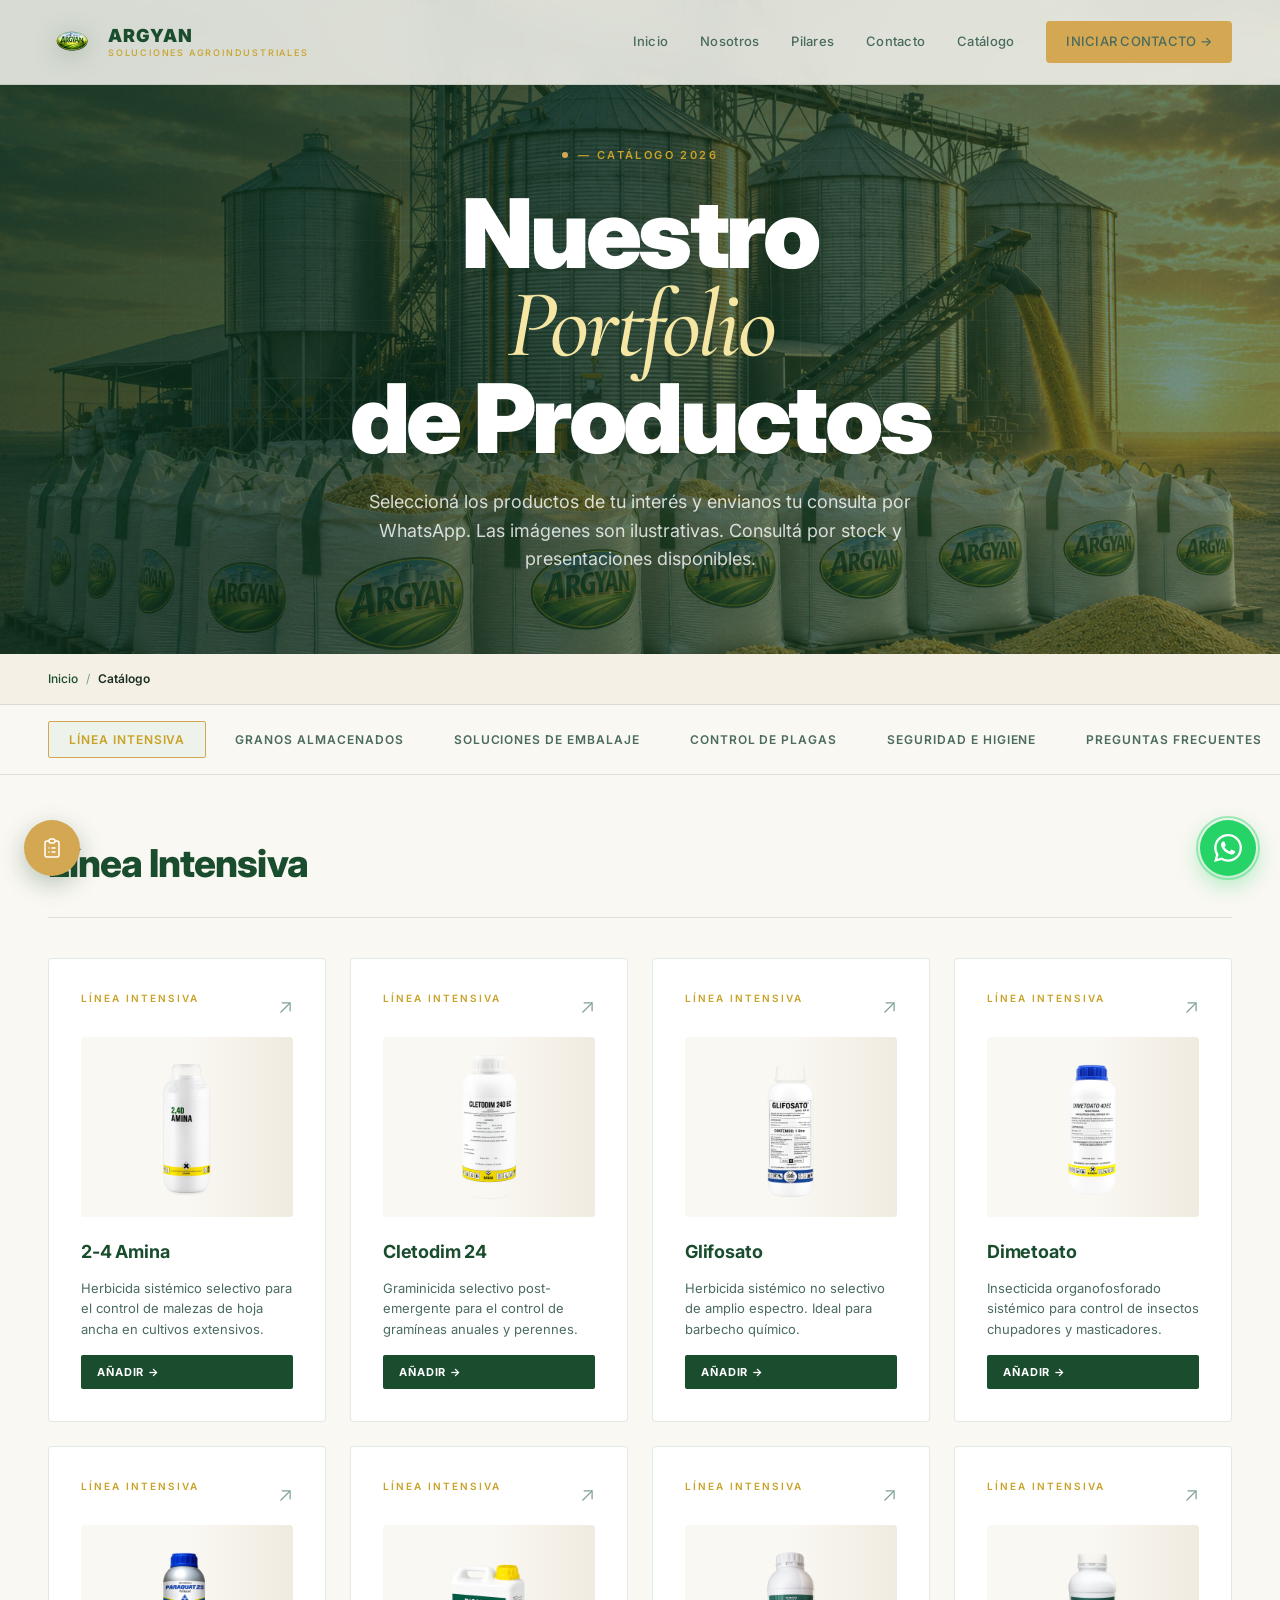
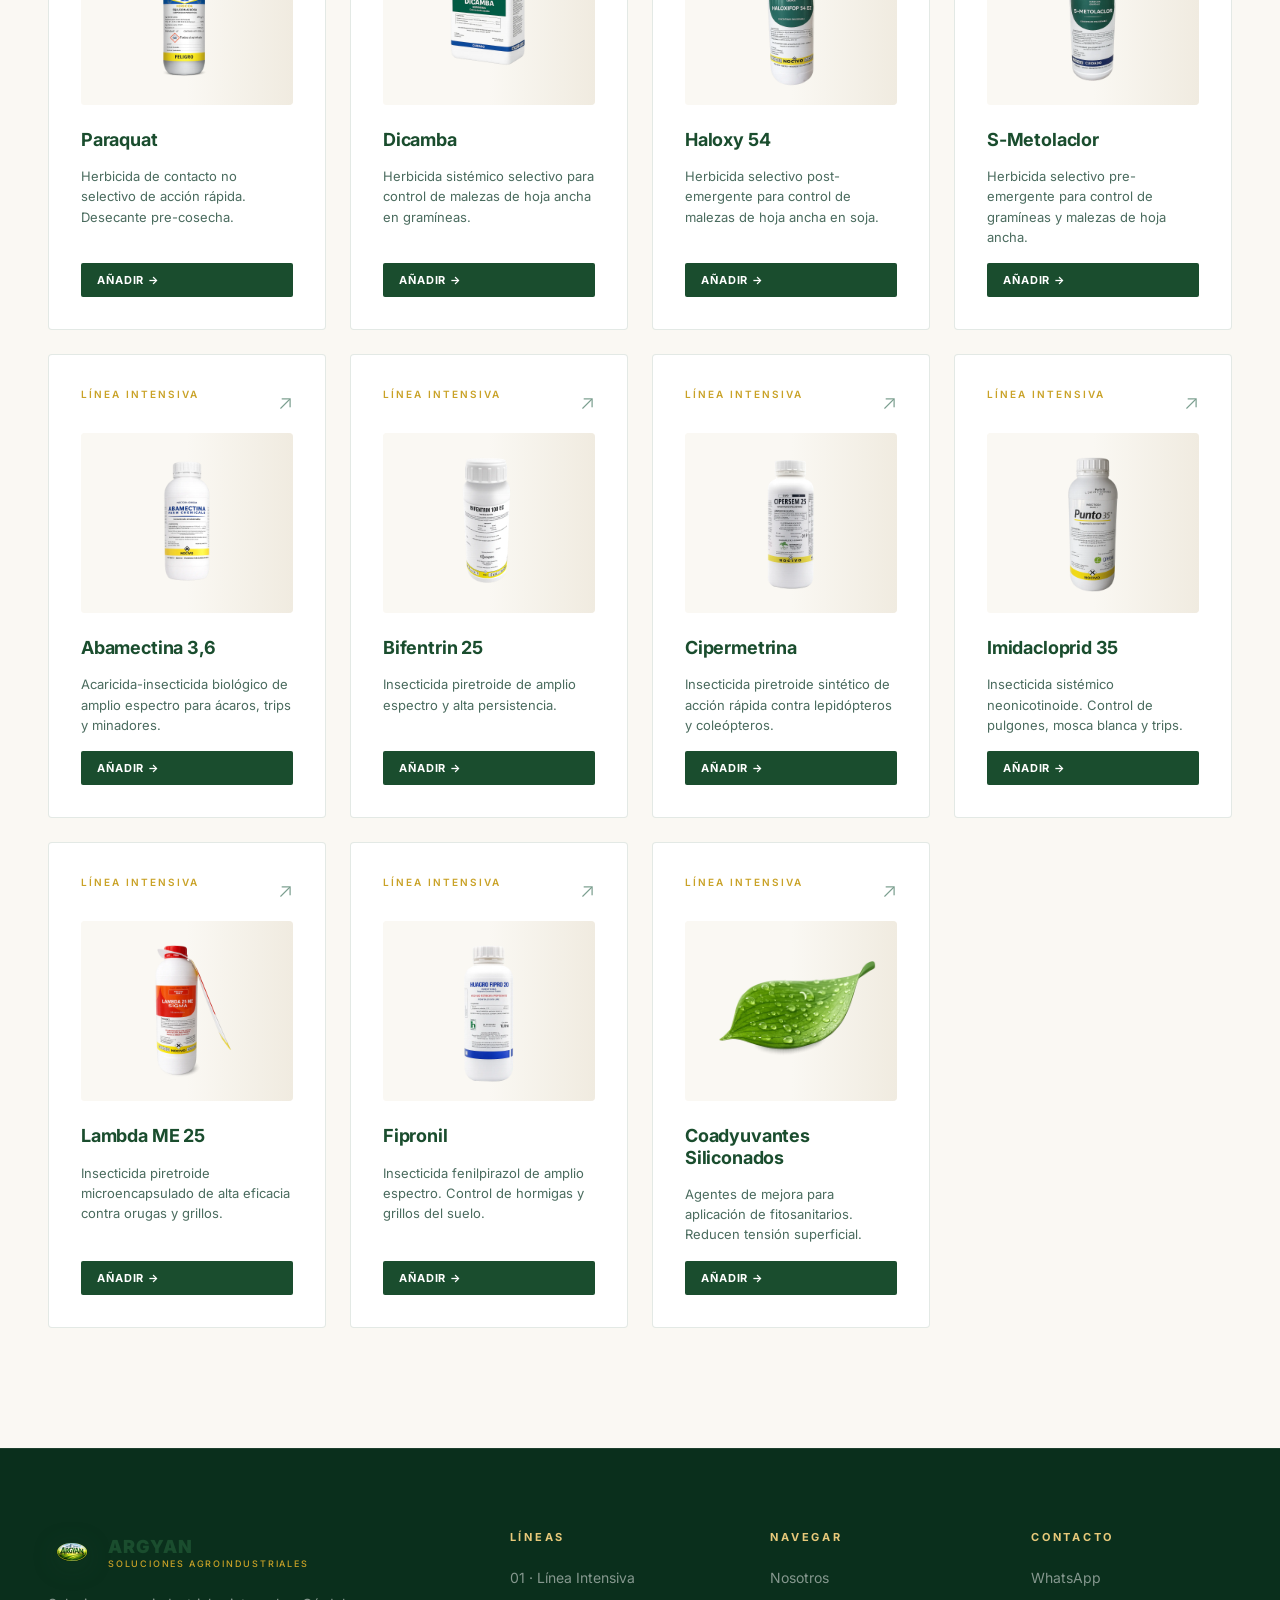
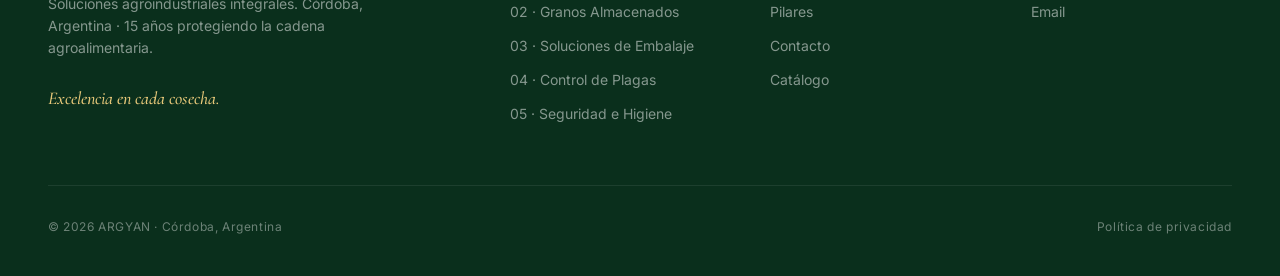
==== catalogo.html @ 18ec43f0 "Subo nueva versión de la página" ====
<!DOCTYPE html>
<html lang="es">
<head>
    <meta charset="UTF-8">
    <meta name="viewport" content="width=device-width, initial-scale=1.0">
    <meta name="description" content="Catálogo de productos ARGYAN - Línea Intensiva, Granos Almacenados, Embalaje, Control de Plagas y Seguridad e Higiene.">
    <meta name="keywords" content="catálogo agroindustrial, fitosanitarios, big bags, control de plagas, EPP, Argentina">
    <meta name="author" content="ARGYAN">
    <meta name="theme-color" content="#1a4d2e">
    <meta http-equiv="Cache-Control" content="no-cache, no-store, must-revalidate">
    <meta http-equiv="Pragma" content="no-cache">
    <meta http-equiv="Expires" content="0">
    <meta name="format-detection" content="telephone=no">

    <meta property="og:title" content="Catálogo | ARGYAN - Soluciones Agroindustriales">
    <meta property="og:description" content="Explorá nuestro catálogo por línea de negocio. Consultá por stock y presentaciones disponibles.">
    <meta property="og:type" content="website">
    <meta property="og:url" content="https://www.argyan.com/catalogo.html">
    <meta property="og:image" content="https://www.argyan.com/assets/og-image.jpg">

    <title>Catálogo | ARGYAN - Soluciones Agroindustriales</title>
    <link rel="icon" type="image/png" href="./assets/sin-fondo.png">
    <link rel="manifest" href="./manifest.json">
    <base target="_self">

    <link rel="preconnect" href="https://fonts.googleapis.com">
    <link rel="preconnect" href="https://fonts.gstatic.com" crossorigin>
    <link rel="preload" href="https://fonts.googleapis.com/css2?family=Inter:wght@300;400;500;600;700;800;900&family=Cormorant+Garamond:ital,wght@0,400;0,500;0,600;0,700;1,400;1,500;1,600;1,700&display=swap" as="style">
    <link href="https://fonts.googleapis.com/css2?family=Inter:wght@300;400;500;600;700;800;900&family=Cormorant+Garamond:ital,wght@0,400;0,500;0,600;0,700;1,400;1,500;1,600;1,700&display=swap" rel="stylesheet">

    <!-- Schema.org -->
    <script type="application/ld+json">
    {
        "@context": "https://schema.org",
        "@type": "ItemList",
        "itemListElement": [
            {"@type": "ListItem", "position": 1, "name": "Línea Intensiva", "url": "https://www.argyan.com/catalogo.html#catalogo-intensiva"},
            {"@type": "ListItem", "position": 2, "name": "Granos Almacenados", "url": "https://www.argyan.com/catalogo.html#catalogo-almacenados"},
            {"@type": "ListItem", "position": 3, "name": "Soluciones de Embalaje", "url": "https://www.argyan.com/catalogo.html#catalogo-embalaje"},
            {"@type": "ListItem", "position": 4, "name": "Control de Plagas", "url": "https://www.argyan.com/catalogo.html#catalogo-urbanas"},
            {"@type": "ListItem", "position": 5, "name": "Seguridad e Higiene", "url": "https://www.argyan.com/catalogo.html#catalogo-seguridad"}
        ]
    }
    </script>

    <style>
    /* =========================================================
       ARGYAN · Catálogo · CSS Optimizado
       ========================================================= */

    :root{
      --verde-900:#0a2f1c;
      --verde-800:#1a4d2e;
      --verde-700:#2d6a4f;
      --verde-600:#4a8f6a;
      --verde-500:#5aaa7a;
      --verde-400:#7bc99a;
      --verde-300:#a8e0bc;
      --dorado-700:#b8860b;
      --dorado-600:#c9a227;
      --dorado-500:#d4a853;
      --dorado-400:#e8c97a;
      --dorado-300:#f5e6a3;
      --crema-900:#e8e0d0;
      --crema-800:#f0ebe0;
      --crema-700:#f5f0e6;
      --crema-600:#faf8f3;
      --blanco:#FFFFFF;
      --negro:#0a1f14;
      --gris-oscuro:#1a2e22;
      --gris-medio:#4a6b5e;
      --gris-claro:#7a9e8e;
      --linea:rgba(26,77,46,.12);
      --linea-oscura:rgba(10,47,28,.2);
    }

    *{margin:0;padding:0;box-sizing:border-box}
    html{scroll-behavior:smooth;-webkit-font-smoothing:antialiased}
    body{
      font-family:'Inter',Helvetica,Arial,sans-serif;
      background:var(--crema-600);
      color:var(--gris-oscuro);
      font-weight:400;
      line-height:1.5;
      overflow-x:hidden;
    }

    img{max-width:100%;display:block}
    a{color:inherit;text-decoration:none}
    button{font-family:inherit;cursor:pointer;border:none;background:none}

    .italic{font-family:'Cormorant Garamond',Georgia,serif;font-style:italic;font-weight:500}
    .tierra{color:var(--dorado-600)}

    .wrap{max-width:1240px;margin:0 auto;padding:0 28px}

    .eyebrow{
      display:inline-flex;align-items:center;gap:10px;
      font-size:11px;letter-spacing:.22em;text-transform:uppercase;
      color:var(--dorado-600);font-weight:600;
    }
    .eyebrow::before{
      content:'';width:6px;height:6px;border-radius:50%;background:var(--dorado-500);
      box-shadow:0 0 12px rgba(90,170,122,.15);
    }

    /* ============================================================
       NAV (compartido con index)
       ============================================================ */
    .nav{
      position:fixed;top:0;left:0;right:0;z-index:100;
      padding:18px 0;
      background:rgba(250,248,243,.85);
      backdrop-filter:blur(16px);
      -webkit-backdrop-filter:blur(16px);
      border-bottom:1px solid var(--linea);
      transition:all .3s ease;
    }
    .nav.scrolled{padding:12px 0;background:rgba(250,248,243,.95);box-shadow:0 4px 20px rgba(10,47,28,.08)}
    .nav-inner{display:flex;align-items:center;justify-content:space-between;position:relative}
    .logo{
      display:flex;align-items:center;gap:12px;
      font-weight:900;font-size:20px;letter-spacing:-.02em;
    }
    .logo-img{
      width:48px;height:48px;
      object-fit:contain;
      transition:transform .35s cubic-bezier(.2,.8,.2,1);
      filter:drop-shadow(0 4px 12px rgba(26,77,46,.25));
    }
    .logo:hover .logo-img{transform:rotate(-8deg) scale(1.06)}
    .logo-text{display:flex;flex-direction:column;line-height:1}
    .logo-text b{font-size:18px;font-weight:900;letter-spacing:.05em;color:var(--verde-800)}
    .logo-text small{
      display:block;font-size:9px;font-weight:500;letter-spacing:.2em;
      color:var(--dorado-600);text-transform:uppercase;margin-top:3px;
    }
    .nav-links{display:flex;gap:32px;align-items:center}
    .nav-links a{
      font-size:13px;font-weight:500;color:var(--gris-medio);
      transition:color .2s;letter-spacing:.02em;
      position:relative;
    }
    .nav-links a::after{
      content:'';position:absolute;bottom:-4px;left:0;width:0;height:2px;
      background:var(--dorado-500);transition:width .3s ease;
    }
    .nav-links a:hover{color:var(--verde-800)}
    .nav-links a:hover::after{width:100%}
    .nav-cta{
      padding:11px 20px;background:var(--dorado-500);
      color:var(--verde-900);font-size:12px;font-weight:700;
      letter-spacing:.08em;text-transform:uppercase;
      transition:all .2s;border-radius:4px;
    }
    .nav-cta:hover{background:var(--dorado-400);color:var(--verde-900)}
    .menu-btn{display:none;color:var(--verde-800);font-size:24px}
    @media(max-width:880px){
      .nav-links{display:none}
      .menu-btn{display:block}
    }

    /* ============================================================
       HERO CATÁLOGO
       ============================================================ */
    .hero-cat{
      min-height:60vh;
      position:relative;
      display:flex;align-items:center;
      padding:140px 0 80px;
      overflow:hidden;
    }
    .hero-cat-bg{
      position:absolute;inset:0;z-index:0;
      background:url('./assets/catalogo-hero.png') center/cover no-repeat;
    }
    .hero-cat-bg::after{
      content:'';
      position:absolute;
      inset:0;
      background:linear-gradient(
        135deg,
        rgba(10,47,28,.88) 0%,
        rgba(10,47,28,.75) 40%,
        rgba(26,77,46,.55) 100%
      );
    }
    .hero-cat-grain{
      position:absolute;inset:0;z-index:1;opacity:.3;pointer-events:none;
      background-image:url("data:image/svg+xml,%3Csvg viewBox='0 0 200 200' xmlns='http://www.w3.org/2000/svg'%3E%3Cfilter id='n'%3E%3CfeTurbulence type='fractalNoise' baseFrequency='0.9' numOctaves='3' stitchTiles='stitch'/%3E%3C/filter%3E%3Crect width='100%25' height='100%25' filter='url(%23n)' opacity='.4'/%3E%3C/svg%3E");
      mix-blend-mode:overlay;
    }
    .hero-cat-grid{
      position:absolute;inset:0;z-index:1;
      background-image:
        linear-gradient(rgba(255,255,255,.03) 1px,transparent 1px),
        linear-gradient(90deg,rgba(255,255,255,.03) 1px,transparent 1px);
      background-size:80px 80px;
      mask-image:radial-gradient(ellipse at center,black 30%,transparent 75%);
      -webkit-mask-image:radial-gradient(ellipse at center,black 30%,transparent 75%);
    }
    .hero-cat-inner{position:relative;z-index:2;text-align:center}
    .hero-cat h1{
      font-size:clamp(46px,8.5vw,96px);
      line-height:.96;font-weight:900;letter-spacing:-.035em;
      margin-bottom:24px;color:var(--blanco);text-align:center;
    }
    .hero-cat h1 .line{display:block;opacity:0;transform:translateY(40px);animation:slideUp .9s ease forwards}
    .hero-cat h1 .line:nth-child(1){animation-delay:.1s}
    .hero-cat h1 .line:nth-child(2){animation-delay:.25s}
    .hero-cat h1 .line:nth-child(3){animation-delay:.4s}
    .hero-cat p{
      max-width:560px;font-size:18px;line-height:1.6;
      color:rgba(255,255,255,.8);font-weight:400;text-align:center;margin-left:auto;margin-right:auto;
      opacity:0;animation:fadeIn 1s ease .6s forwards;
    }

    @keyframes slideUp{to{opacity:1;transform:translateY(0)}}
    @keyframes fadeIn{from{opacity:0}to{opacity:1}}

    /* Breadcrumbs */
    .breadcrumbs{
      padding:16px 0;
      background:var(--crema-700);
      border-bottom:1px solid var(--linea);
    }
    .breadcrumbs-inner{
      display:flex;align-items:center;gap:8px;
      font-size:12px;color:var(--gris-medio);
    }
    .breadcrumbs-inner a{color:var(--verde-800);font-weight:500;transition:color .2s}
    .breadcrumbs-inner a:hover{color:var(--dorado-600)}
    .breadcrumbs-inner .sep{color:var(--gris-claro)}
    .breadcrumbs-inner .current{color:var(--gris-oscuro);font-weight:600}

    /* ============================================================
       TABS
       ============================================================ */
    .tabs{
      position:sticky;top:70px;z-index:50;
      background:rgba(250,248,243,.95);
      backdrop-filter:blur(16px);
      border-bottom:1px solid var(--linea);
      padding:16px 0;
    }
    .tabs-inner{display:flex;gap:8px;overflow-x:auto;scrollbar-width:none}
    .tabs-inner::-webkit-scrollbar{display:none}
    .tab{
      padding:10px 20px;
      font-size:12px;font-weight:600;letter-spacing:.08em;text-transform:uppercase;
      color:var(--gris-medio);background:transparent;border:1px solid transparent;
      border-radius:2px;white-space:nowrap;cursor:pointer;transition:all .2s;
    }
    .tab:hover{color:var(--verde-800)}
    .tab.active{
      color:var(--dorado-600);border-color:var(--dorado-500);
      background:rgba(90,170,122,.08);
    }

    /* ============================================================
       PRODUCTOS
       ============================================================ */
    .productos{padding:60px 0 120px}
    .productos-section{display:none}
    .productos-section.active{display:block}
    .productos-header{
      display:flex;justify-content:space-between;align-items:flex-end;
      margin-bottom:40px;padding-bottom:24px;border-bottom:1px solid var(--linea);
    }
    .productos-header h2{
      font-size:clamp(28px,3vw,42px);font-weight:800;letter-spacing:-.025em;
      color:var(--verde-800);
    }
    .productos-header span{
      font-size:11px;letter-spacing:.2em;text-transform:uppercase;
      color:var(--gris-medio);font-weight:600;
    }

    .productos-grid{
      display:grid;
      grid-template-columns:repeat(4,1fr);
      gap:24px;
    }
    .producto-card{
      background:var(--blanco);padding:32px;
      display:flex;flex-direction:column;gap:16px;
      transition:all .3s ease;cursor:pointer;
      position:relative;min-height:320px;
      border:1px solid var(--linea);border-radius:4px;
    }
    .producto-card:hover{
      transform:translateY(-4px);
      box-shadow:0 16px 40px rgba(10,47,28,.12);
      border-color:var(--dorado-500);
    }
    .producto-card:hover .producto-arrow{transform:translate(4px,-4px);color:var(--dorado-600)}
    .producto-card:hover .producto-img{transform:scale(1.05)}

    .producto-img-wrap{
      width:100%;height:180px;
      background:var(--crema-600);
      border-radius:4px;display:flex;align-items:center;justify-content:center;
      overflow:hidden;margin-bottom:8px;
      position:relative;
    }
    .producto-img-wrap .skeleton{
      position:absolute;inset:0;
      background:linear-gradient(90deg, var(--crema-600) 25%, var(--crema-800) 50%, var(--crema-600) 75%);
      background-size:200% 100%;
      animation:skeleton 1.5s ease-in-out infinite;
      z-index:1;
    }
    .producto-img-wrap img.loaded + .skeleton{display:none}
    @keyframes skeleton{
      0%{background-position:200% 0}
      100%{background-position:-200% 0}
    }
    .producto-img{
      max-width:80%;max-height:80%;
      object-fit:contain;
      transition:transform .4s ease;
      position:relative;z-index:2;
    }
    .producto-head{display:flex;justify-content:space-between;align-items:flex-start}
    .producto-arrow{
      font-size:20px;color:var(--gris-claro);transition:all .3s;
      font-weight:300;
    }
    .producto-tag{
      font-size:10px;letter-spacing:.2em;text-transform:uppercase;
      color:var(--dorado-600);font-weight:600;transition:color .3s ease;
    }
    .producto-card h3{
      font-size:18px;font-weight:700;letter-spacing:-.01em;line-height:1.2;
      color:var(--verde-800);transition:color .3s ease;
    }
    .producto-card p{
      font-size:13px;line-height:1.55;color:var(--gris-medio);
      flex-grow:1;transition:color .3s ease;
    }
    .producto-btn{
      display:inline-flex;align-items:center;gap:8px;
      padding:10px 16px;font-size:11px;font-weight:600;
      letter-spacing:.06em;text-transform:uppercase;
      background:var(--verde-800);color:var(--blanco);font-weight:700;letter-spacing:.08em;
      border-radius:2px;transition:all .2s;
      margin-top:auto;
    }
    .producto-btn:hover{background:var(--verde-900);color:var(--blanco)}
    .producto-btn:active{transform:scale(.98)}

    @media(max-width:1024px){
      .productos-grid{grid-template-columns:repeat(3,1fr)}
    }
    @media(max-width:780px){
      .productos-grid{grid-template-columns:repeat(2,1fr)}
      .producto-card{min-height:auto}
    }
    @media(max-width:480px){
      .productos-grid{grid-template-columns:1fr}
    }

    /* ============================================================
       MODAL
       ============================================================ */
    .modal{
      position:fixed;inset:0;z-index:200;
      background:rgba(0,0,0,.8);backdrop-filter:blur(8px);
      display:none;align-items:center;justify-content:center;
      padding:20px;
    }
    .modal.active{display:flex}
    .modal-content{
      background:var(--blanco);border:1px solid var(--linea);
      border-radius:4px;max-width:600px;width:100%;
      max-height:90vh;overflow-y:auto;
      position:relative;
      animation:modalIn .3s ease;
    }
    @keyframes modalIn{
      from{opacity:0;transform:translateY(20px) scale(.98)}
      to{opacity:1;transform:translateY(0) scale(1)}
    }
    .modal-close{
      position:absolute;top:16px;right:16px;
      width:40px;height:40px;display:flex;align-items:center;justify-content:center;
      color:var(--gris-claro);font-size:24px;cursor:pointer;
      transition:color .2s;z-index:10;
      background:rgba(255,255,255,.9);border-radius:50%;
    }
    .modal-close:hover{color:var(--verde-800)}
    .modal-img{
      width:100%;height:280px;
      background:var(--crema-600);
      display:flex;align-items:center;justify-content:center;
      position:relative;
    }
    .modal-img .skeleton{
      position:absolute;inset:0;
      background:linear-gradient(90deg, var(--crema-600) 25%, var(--crema-800) 50%, var(--crema-600) 75%);
      background-size:200% 100%;
      animation:skeleton 1.5s ease-in-out infinite;
    }
    .modal-img img.loaded + .skeleton{display:none}
    .modal-img img{max-width:70%;max-height:70%;object-fit:contain;position:relative;z-index:2}
    .modal-body{padding:32px}
    .modal-body .tag{
      font-size:10px;letter-spacing:.2em;text-transform:uppercase;
      color:var(--dorado-600);font-weight:600;margin-bottom:12px;display:block;
    }
    .modal-body h3{
      font-size:24px;font-weight:800;letter-spacing:-.02em;
      margin-bottom:16px;color:var(--verde-800);
    }
    .modal-body p{
      font-size:15px;line-height:1.6;color:var(--gris-medio);
      margin-bottom:24px;
    }
    .modal-actions{display:flex;gap:12px}
    .modal-actions .btn{flex:1;justify-content:center;font-size:12px;padding:14px}
    .btn-primary{background:var(--verde-800);color:var(--blanco)}
    .btn-primary:hover{background:var(--verde-700)}
    .btn-ghost{border:1px solid var(--linea);color:var(--verde-800)}
    .btn-ghost:hover{border-color:var(--dorado-500);background:rgba(212,168,83,.05)}

    /* ============================================================
       CARRITO
       ============================================================ */
    .cart-btn{
      position:fixed;bottom:24px;left:24px;z-index:90;
      width:56px;height:56px;border-radius:50%;
      background:var(--dorado-500);color:var(--blanco);
      display:flex;align-items:center;justify-content:center;
      box-shadow:0 8px 24px rgba(26,77,46,.3);
      transition:transform .25s;cursor:pointer;
      border:none;
    }
    .cart-btn:hover{transform:scale(1.08)}
    .cart-btn svg{width:24px;height:24px}
    .cart-count{
      position:absolute;top:-4px;right:-4px;
      width:22px;height:22px;border-radius:50%;
      background:var(--blanco);color:var(--verde-900);
      font-size:11px;font-weight:700;
      display:flex;align-items:center;justify-content:center;
    }

    .cart-sidebar{
      position:fixed;top:0;right:0;width:100%;max-width:420px;
      height:100%;background:var(--blanco);z-index:100;
      border-left:1px solid var(--linea);
      transform:translateX(100%);transition:transform .4s ease;
      display:flex;flex-direction:column;
    }
    .cart-sidebar.open{transform:translateX(0)}
    .cart-overlay{
      position:fixed;inset:0;background:rgba(0,0,0,.6);
      backdrop-filter:blur(4px);z-index:99;display:none;
    }
    .cart-overlay.open{display:block}
    .cart-header{
      padding:24px;border-bottom:1px solid var(--linea);
      display:flex;justify-content:space-between;align-items:center;
    }
    .cart-header h3{font-size:18px;font-weight:700;color:var(--verde-800)}
    .cart-close{font-size:24px;color:var(--gris-claro);cursor:pointer}
    .cart-close:hover{color:var(--verde-800)}
    .cart-items{flex-grow:1;overflow-y:auto;padding:24px}
    .cart-empty{text-align:center;color:var(--gris-claro);padding:40px 0}
    .cart-item{
      display:flex;gap:16px;padding:16px 0;
      border-bottom:1px solid var(--linea);
    }
    .cart-item-img{
      width:60px;height:60px;background:var(--crema-700);
      border-radius:4px;display:flex;align-items:center;justify-content:center;
      flex-shrink:0;
    }
    .cart-item-img img{max-width:80%;max-height:80%;object-fit:contain}
    .cart-item-info{flex-grow:1}
    .cart-item-info h4{font-size:14px;font-weight:600;margin-bottom:4px;color:var(--verde-800)}
    .cart-item-info span{font-size:12px;color:var(--gris-medio)}
    .cart-item-qty{display:flex;align-items:center;gap:8px;margin-top:8px}
    .cart-item-qty button{
      width:28px;height:28px;border-radius:4px;
      background:var(--crema-700);color:var(--verde-800);
      border:1px solid var(--linea);font-size:14px;
      display:flex;align-items:center;justify-content:center;
      transition:all .2s;
    }
    .cart-item-qty button:hover{background:var(--verde-800);color:var(--blanco)}
    .cart-item-qty span{font-size:13px;font-weight:600;min-width:20px;text-align:center;color:var(--verde-800)}
    .cart-item-remove{
      color:var(--gris-claro);font-size:12px;cursor:pointer;
      align-self:flex-start;transition:color .2s;
    }
    .cart-item-remove:hover{color:#ef4444}
    .cart-footer{
      padding:24px;border-top:1px solid var(--linea);
    }
    .cart-footer .btn{width:100%;justify-content:center}

    /* ============================================================
       FOOTER
       ============================================================ */
    footer{background:var(--verde-900);padding:80px 0 40px;border-top:1px solid rgba(255,255,255,.08)}
    .footer-top{display:grid;grid-template-columns:2fr 1fr 1fr 1fr;gap:60px;margin-bottom:60px}
    footer h4{font-size:11px;letter-spacing:.25em;text-transform:uppercase;color:var(--dorado-400);font-weight:700;margin-bottom:20px}
    footer ul{list-style:none;display:flex;flex-direction:column;gap:10px}
    footer ul a{font-size:14px;color:rgba(255,255,255,.5);transition:color .2s}
    footer ul a:hover{color:var(--dorado-400)}
    .footer-brand p{font-size:14px;color:rgba(255,255,255,.5);line-height:1.6;max-width:340px;margin-top:16px}
    .footer-brand .frase{font-family:'Cormorant Garamond',serif;font-style:italic;color:var(--dorado-400);font-size:18px;margin-top:24px;font-weight:500}
    .footer-bottom{
      display:flex;justify-content:space-between;align-items:center;
      padding-top:32px;border-top:1px solid rgba(255,255,255,.08);
      font-size:12px;color:rgba(255,255,255,.4);letter-spacing:.05em;
    }

    @media(max-width:780px){
      .footer-top{grid-template-columns:1fr 1fr;gap:40px}
      .footer-brand{grid-column:1/-1}
    }

    /* ============================================================
       WHATSAPP FLOAT
       ============================================================ */
    .whatsapp-float{
      position:fixed;bottom:24px;right:24px;z-index:90;
      width:56px;height:56px;border-radius:50%;
      background:#25D366;color:var(--blanco);
      display:flex;align-items:center;justify-content:center;
      box-shadow:0 8px 24px rgba(37,211,102,.4);
      transition:transform .25s;
    }
    .whatsapp-float:hover{transform:scale(1.08)}
    .whatsapp-float svg{width:28px;height:28px}
    .whatsapp-float::before{
      content:'';position:absolute;inset:-4px;border-radius:50%;
      border:2px solid #25D366;opacity:.4;animation:pulse 2s ease-out infinite;
    }
    @keyframes pulse{0%{transform:scale(1);opacity:.4}100%{transform:scale(1.4);opacity:0}}

    /* ============================================================
       FAQ
       ============================================================ */
    .faq-grid{
      display:flex;
      flex-direction:column;
      gap:16px;
      max-width:800px;
    }
    .faq-item{
      background:var(--blanco);
      border:1px solid var(--linea);
      border-radius:4px;
      overflow:hidden;
      transition:all .3s ease;
    }
    .faq-item:hover{
      border-color:var(--dorado-500);
      box-shadow:0 8px 24px rgba(10,47,28,.08);
    }
    .faq-item.active{
      border-color:var(--dorado-500);
    }
    .faq-question{
      display:flex;
      align-items:center;
      gap:16px;
      padding:24px 28px;
      cursor:pointer;
      transition:background .2s;
    }
    .faq-question:hover{
      background:var(--crema-600);
    }
    .faq-num{
      font-size:11px;
      font-weight:700;
      color:var(--dorado-600);
      letter-spacing:.1em;
      min-width:28px;
    }
    .faq-question h3{
      font-size:16px;
      font-weight:700;
      color:var(--verde-800);
      flex-grow:1;
      letter-spacing:-.01em;
      line-height:1.4;
    }
    .faq-toggle{
      font-size:20px;
      font-weight:300;
      color:var(--dorado-600);
      transition:transform .3s ease;
      min-width:24px;
      text-align:center;
    }
    .faq-item.active .faq-toggle{
      transform:rotate(45deg);
    }
    .faq-answer{
      max-height:0;
      overflow:hidden;
      transition:max-height .4s ease, padding .4s ease;
    }
    .faq-item.active .faq-answer{
      max-height:300px;
    }
    .faq-answer p{
      padding:0 28px 24px 72px;
      font-size:15px;
      line-height:1.7;
      color:var(--gris-medio);
    }
    @media(max-width:680px){
      .faq-question{padding:20px}
      .faq-answer p{padding:0 20px 20px 60px}
    }

    /* Reveal on scroll */
    .reveal{opacity:0;transform:translateY(30px);transition:all .8s ease}
    .reveal.visible{opacity:1;transform:translateY(0)}
    </style>
<base target="_blank">
<base target="_blank">
<base target="_blank">
</head>
<body>

<!-- ======================== NAV ======================== -->
<nav class="nav" id="nav">
  <div class="wrap nav-inner">
    <a href="./index.html" class="logo" aria-label="ARGYAN" target="_self">
      <img src="./assets/sin-fondo.png" alt="ARGYAN" class="logo-img" width="48" height="48">
      <span class="logo-text">
        <b>ARGYAN</b>
        <small>Soluciones Agroindustriales</small>
      </span>
    </a>
    <div class="nav-links">
      <a href="./index.html" target="_self">Inicio</a>
      <a href="./index.html#nosotros" target="_self">Nosotros</a>
      <a href="./index.html#pilares" target="_self">Pilares</a>
      <a href="./index.html#contacto" target="_self">Contacto</a>
      <a href="./catalogo.html" target="_self">Catálogo</a>
      <a href="./index.html#contacto" class="nav-cta" target="_self">Iniciar Contacto →</a>
    </div>
    <button class="menu-btn" id="menuBtn" aria-label="Abrir menú">☰</button>
  </div>
</nav>

<!-- ======================== HERO CATÁLOGO ======================== -->
<header class="hero-cat">
  <div class="hero-cat-bg"></div>
  <div class="hero-cat-grid"></div>
  <div class="hero-cat-grain"></div>
  <div class="wrap hero-cat-inner">
    <span class="eyebrow" style="margin-bottom:24px;display:inline-flex">— Catálogo 2026</span>
    <h1>
      <span class="line">Nuestro</span>
      <span class="line italic" style="color:var(--dorado-300)">Portfolio</span>
      <span class="line">de Productos</span>
    </h1>
    <p>Seleccioná los productos de tu interés y envianos tu consulta por WhatsApp. Las imágenes son ilustrativas. Consultá por stock y presentaciones disponibles.</p>
  </div>
</header>

<!-- ======================== BREADCRUMBS ======================== -->
<div class="breadcrumbs">
  <div class="wrap breadcrumbs-inner">
    <a href="./index.html">Inicio</a>
    <span class="sep">/</span>
    <span class="current">Catálogo</span>
    <span class="sep" id="bc-sep" style="display:none">/</span>
    <span class="current" id="bc-linea" style="display:none"></span>
  </div>
</div>

<!-- ======================== TABS ======================== -->
<div class="tabs">
  <div class="wrap tabs-inner">
    <button class="tab active" data-pilar="intensiva">Línea Intensiva</button>
    <button class="tab" data-pilar="almacenados">Granos Almacenados</button>
    <button class="tab" data-pilar="embalaje">Soluciones de Embalaje</button>
    <button class="tab" data-pilar="urbanas">Control de Plagas</button>
    <button class="tab" data-pilar="seguridad">Seguridad e Higiene</button>
    <button class="tab" data-pilar="faq">Preguntas Frecuentes</button>
  </div>
</div>

<!-- ======================== PRODUCTOS ======================== -->
<section class="productos">
  <div class="wrap">

    <div class="productos-section active" id="section-intensiva">
      <div class="productos-header reveal">
        <h2>Línea Intensiva</h2>
        
      </div>
      <div class="productos-grid" id="grid-intensiva"></div>
    </div>

    <div class="productos-section" id="section-almacenados">
      <div class="productos-header reveal">
        <h2>Granos Almacenados</h2>
        
      </div>
      <div class="productos-grid" id="grid-almacenados"></div>
    </div>

    <div class="productos-section" id="section-embalaje">
      <div class="productos-header reveal">
        <h2>Soluciones de Embalaje</h2></div>
      <div class="productos-grid" id="grid-embalaje"></div>
      <div style="max-width:800px;margin:40px auto 0;text-align:center;color:var(--gris-claro);font-size:15px;line-height:1.7;padding:0 20px;">
        <p>Las cotizaciones se realizan en función de las dimensiones requeridas y la cantidad solicitada. Cada Big Bag puede fabricarse a medida según las necesidades de carga, descarga y uso específico del cliente, por lo que el precio final varía de acuerdo con sus características técnicas y volumen de compra.</p>
        <p style="margin-top:16px;">Para recibir una cotización personalizada, indíquenos las medidas deseadas y la cantidad requerida.</p>
      </div>
    </div>

    <div class="productos-section" id="section-urbanas">
      <div class="productos-header reveal">
        <h2>Control de Plagas</h2>
        
      </div>
      <div class="productos-grid" id="grid-urbanas"></div>
    </div>

    <div class="productos-section" id="section-seguridad">
      <div class="productos-header reveal">
        <h2>Seguridad e Higiene</h2>
        
      </div>
      <div class="productos-grid" id="grid-seguridad"></div>
    </div>

    <div class="productos-section" id="section-faq">
      <div class="productos-header reveal">
        <h2>Preguntas Frecuentes</h2>
        <span>Resolvemos tus dudas</span>
      </div>
      <div class="faq-grid" id="grid-faq">

        <div class="faq-item reveal">
          <div class="faq-question">
            <span class="faq-num">01</span>
            <h3>¿Los productos del catálogo son los únicos disponibles?</h3>
            <span class="faq-toggle">+</span>
          </div>
          <div class="faq-answer">
            <p>No. Este catálogo presenta una selección de los productos más representativos de nuestras líneas de trabajo. Contamos con una amplia variedad de artículos y soluciones adicionales. Si no encuentra lo que necesita, puede realizar su consulta y con gusto lo asesoraremos.</p>
          </div>
        </div>

        <div class="faq-item reveal">
          <div class="faq-question">
            <span class="faq-num">02</span>
            <h3>¿Realizan cotizaciones personalizadas?</h3>
            <span class="faq-toggle">+</span>
          </div>
          <div class="faq-answer">
            <p>Sí. Muchos de nuestros productos pueden cotizarse según las necesidades específicas de cada cliente, considerando características técnicas, cantidades requeridas y condiciones particulares de uso.</p>
          </div>
        </div>

        <div class="faq-item reveal">
          <div class="faq-question">
            <span class="faq-num">03</span>
            <h3>¿El envío tiene costo?</h3>
            <span class="faq-toggle">+</span>
          </div>
          <div class="faq-answer">
            <p>Dentro de nuestra logística de distribución habitual, el envío es sin cargo. Para entregas fuera de las zonas habituales de reparto, consulte disponibilidad y condiciones.</p>
          </div>
        </div>

        <div class="faq-item reveal">
          <div class="faq-question">
            <span class="faq-num">04</span>
            <h3>¿Cómo puedo realizar una consulta?</h3>
            <span class="faq-toggle">+</span>
          </div>
          <div class="faq-answer">
            <p>Puede comunicarse con nosotros a través de nuestros canales de contacto: WhatsApp, teléfono o email. Nuestro equipo está disponible para asesorarlo y ayudarlo a encontrar la solución que mejor se adapte a sus necesidades. También puede usar el formulario de contacto en nuestra web o agregar productos al carrito de consultas.</p>
          </div>
        </div>

      </div>
    </div>

  </div>
</section>

<!-- ======================== MODAL ======================== -->
<div class="modal" id="productModal">
  <div class="modal-content">
    <div class="modal-close" onclick="closeModal()">✕</div>
    <div class="modal-img">
      <div class="skeleton"></div>
      <img id="modalImg" src="" alt="" loading="lazy">
    </div>
    <div class="modal-body">
      <span class="tag" id="modalPilar"></span>
      <h3 id="modalTitle"></h3>
      <p id="modalDesc"></p>
      <div class="modal-actions">
        <button class="btn btn-primary" onclick="addFromModal()">
          Añadir a consulta
          <span class="arrow">→</span>
        </button>
        <button class="btn btn-ghost" onclick="closeModal()">Cerrar</button>
      </div>
    </div>
  </div>
</div>

<!-- ======================== CARRITO ======================== -->
<div class="cart-overlay" id="cartOverlay" onclick="toggleCart()"></div>
<aside class="cart-sidebar" id="cartSidebar">
  <div class="cart-header">
    <h3>Tu Consulta</h3>
    <div class="cart-close" onclick="toggleCart()">✕</div>
  </div>
  <div class="cart-items" id="cartItems">
    <div class="cart-empty">La consulta está vacía</div>
  </div>
  <div class="cart-footer">
    <button class="btn btn-primary" onclick="finalizeCart()">
      Finalizar Consulta
      <span class="arrow">→</span>
    </button>
  </div>
</aside>

<button class="cart-btn" id="cartBtn" onclick="toggleCart()" aria-label="Ver consulta">
  <svg fill="none" stroke="currentColor" viewBox="0 0 24 24" stroke-width="1.5" width="24" height="24">
    <path stroke-linecap="round" stroke-linejoin="round" d="M9 5H7a2 2 0 00-2 2v12a2 2 0 002 2h10a2 2 0 002-2V7a2 2 0 00-2-2h-2M9 5a2 2 0 002 2h2a2 2 0 002-2M9 5a2 2 0 012-2h2a2 2 0 012 2m-3 7h3m-3 4h3m-6-4h.01M9 16h.01"/>
  </svg>
  <span class="cart-count" id="cartCount" style="display:none">0</span>
</button>

<!-- ======================== FOOTER ======================== -->
<footer>
  <div class="wrap">
    <div class="footer-top">
      <div class="footer-brand">
        <a href="./index.html" class="logo" aria-label="ARGYAN" target="_self">
          <img src="./assets/sin-fondo.png" alt="ARGYAN" class="logo-img" width="48" height="48">
          <span class="logo-text">
            <b>ARGYAN</b>
            <small>Soluciones Agroindustriales</small>
          </span>
        </a>
        <p>Soluciones agroindustriales integrales. Córdoba, Argentina · 15 años protegiendo la cadena agroalimentaria.</p>
        <p class="frase">Excelencia en cada cosecha.</p>
      </div>

      <div>
        <h4>Líneas</h4>
        <ul>
          <li><a href="./catalogo.html#catalogo-intensiva" target="_self">01 · Línea Intensiva</a></li>
          <li><a href="./catalogo.html#catalogo-almacenados" target="_self">02 · Granos Almacenados</a></li>
          <li><a href="./catalogo.html#catalogo-embalaje" target="_self">03 · Soluciones de Embalaje</a></li>
          <li><a href="./catalogo.html#catalogo-urbanas" target="_self">04 · Control de Plagas</a></li>
          <li><a href="./catalogo.html#catalogo-seguridad" target="_self">05 · Seguridad e Higiene</a></li>
        </ul>
      </div>

      <div>
        <h4>Navegar</h4>
        <ul>
          <li><a href="./index.html#nosotros" target="_self">Nosotros</a></li>
          <li><a href="./index.html#pilares" target="_self">Pilares</a></li>
          <li><a href="./index.html#contacto" target="_self">Contacto</a></li>
          <li><a href="./catalogo.html" target="_self">Catálogo</a></li>
        </ul>
      </div>

      <div>
        <h4>Contacto</h4>
        <ul>
          <li><a href="https://wa.me/5493515333794" rel="noopener" target="_self">WhatsApp</a></li>
          <li><a href="mailto:empresa.argyan@gmail.com" target="_self">Email</a></li>
        </ul>
      </div>
    </div>

    <div class="footer-bottom">
      <div>© 2026 ARGYAN · Córdoba, Argentina</div>
      <div class="links">
        <a href="./terminosycondiciones.html" target="_self">Política de privacidad</a>
      </div>
    </div>
  </div>
</footer>

<!-- ======================== WHATSAPP FLOAT ======================== -->
<a href="https://wa.me/5493515333794?text=Hola!%20Vengo%20de%20la%20web%20de%20ARGYAN%20y%20quiero%20hacer%20una%20consulta." rel="noopener" class="whatsapp-float" aria-label="Contactar por WhatsApp" target="_self">
  <svg viewBox="0 0 24 24" fill="currentColor" width="28" height="28">
    <path d="M17.472 14.382c-.297-.149-1.758-.867-2.03-.967-.273-.099-.471-.148-.67.15-.197.297-.767.966-.94 1.164-.173.199-.347.223-.644.075-.297-.15-1.255-.463-2.39-1.475-.883-.788-1.48-1.761-1.653-2.059-.173-.297-.018-.458.13-.606.134-.133.298-.347.446-.52.149-.174.198-.298.298-.497.099-.198.05-.371-.025-.52-.075-.149-.669-1.612-.916-2.207-.242-.579-.487-.5-.669-.51-.173-.008-.371-.01-.57-.01-.198 0-.52.074-.792.372-.272.297-1.04 1.016-1.04 2.479 0 1.462 1.065 2.875 1.213 3.074.149.198 2.096 3.2 5.077 4.487.709.306 1.262.489 1.694.625.712.227 1.36.195 1.871.118.571-.085 1.758-.719 2.006-1.413.248-.694.248-1.289.173-1.413-.074-.124-.272-.198-.57-.347m-5.421 7.403h-.004a9.87 9.87 0 01-5.031-1.378l-.361-.214-3.741.982.998-3.648-.235-.374a9.86 9.86 0 01-1.51-5.26c.001-5.45 4.436-9.884 9.888-9.884 2.64 0 5.122 1.03 6.988 2.898a9.825 9.825 0 012.893 6.994c-.003 5.45-4.437 9.884-9.885 9.884m8.413-18.297A11.815 11.815 0 0012.05 0C5.495 0 .16 5.335.157 11.892c0 2.096.547 4.142 1.588 5.945L.057 24l6.305-1.654a11.882 11.882 0 005.683 1.448h.005c6.554 0 11.89-5.335 11.893-11.893a11.821 11.821 0 00-3.48-8.413z"/>
  </svg>
</a>

<script src="./main.js"></script>

<script>
// Handle hash navigation for footer links + breadcrumbs
window.addEventListener('hashchange', handleCatalogHash);

if (window.location.hash) {
    setTimeout(handleCatalogHash, 300);
}

function handleCatalogHash() {
    var hash = window.location.hash;
    if (!hash) return;

    var pilarMap = {
        '#catalogo-intensiva': 'intensiva',
        '#catalogo-almacenados': 'almacenados',
        '#catalogo-embalaje': 'embalaje',
        '#catalogo-urbanas': 'urbanas',
        '#catalogo-seguridad': 'seguridad'
    };

    var pilar = pilarMap[hash];
    if (pilar && typeof filterPilar === 'function') {
        filterPilar(pilar);
        updateBreadcrumb(pilar);
        var tabsSection = document.querySelector('.tabs');
        if (tabsSection) {
            tabsSection.scrollIntoView({ behavior: 'smooth', block: 'start' });
        }
    }
}

function updateBreadcrumb(pilar) {
    var names = {
        intensiva: 'Línea Intensiva',
        almacenados: 'Granos Almacenados',
        embalaje: 'Soluciones de Embalaje',
        urbanas: 'Control de Plagas',
        seguridad: 'Seguridad e Higiene'
    };
    var sep = document.getElementById('bc-sep');
    var linea = document.getElementById('bc-linea');
    if (sep && linea && names[pilar]) {
        sep.style.display = 'inline';
        linea.style.display = 'inline';
        linea.textContent = names[pilar];
    }
}

// Override filterPilar to update breadcrumbs
var originalFilterPilar = window.filterPilar;
window.filterPilar = function(pilar) {
    if (originalFilterPilar) originalFilterPilar(pilar);
    updateBreadcrumb(pilar);
};

// FAQ Accordion
document.addEventListener('click', function(e) {
    var question = e.target.closest('.faq-question');
    if (!question) return;

    var item = question.closest('.faq-item');
    var wasActive = item.classList.contains('active');

    // Cerrar todos
    document.querySelectorAll('.faq-item').forEach(function(f) {
        f.classList.remove('active');
    });

    // Abrir el clickeado si no estaba activo
    if (!wasActive) {
        item.classList.add('active');
    }
});

// Image loading: remove skeleton when loaded
document.addEventListener('DOMContentLoaded', function() {
    document.querySelectorAll('.producto-img, #modalImg').forEach(function(img) {
        if (img.complete) {
            img.classList.add('loaded');
        } else {
            img.addEventListener('load', function() {
                this.classList.add('loaded');
            });
            img.addEventListener('error', function() {
                this.classList.add('loaded');
                this.style.display = 'none';
            });
        }
    });
});
</script>

</body>
</html>
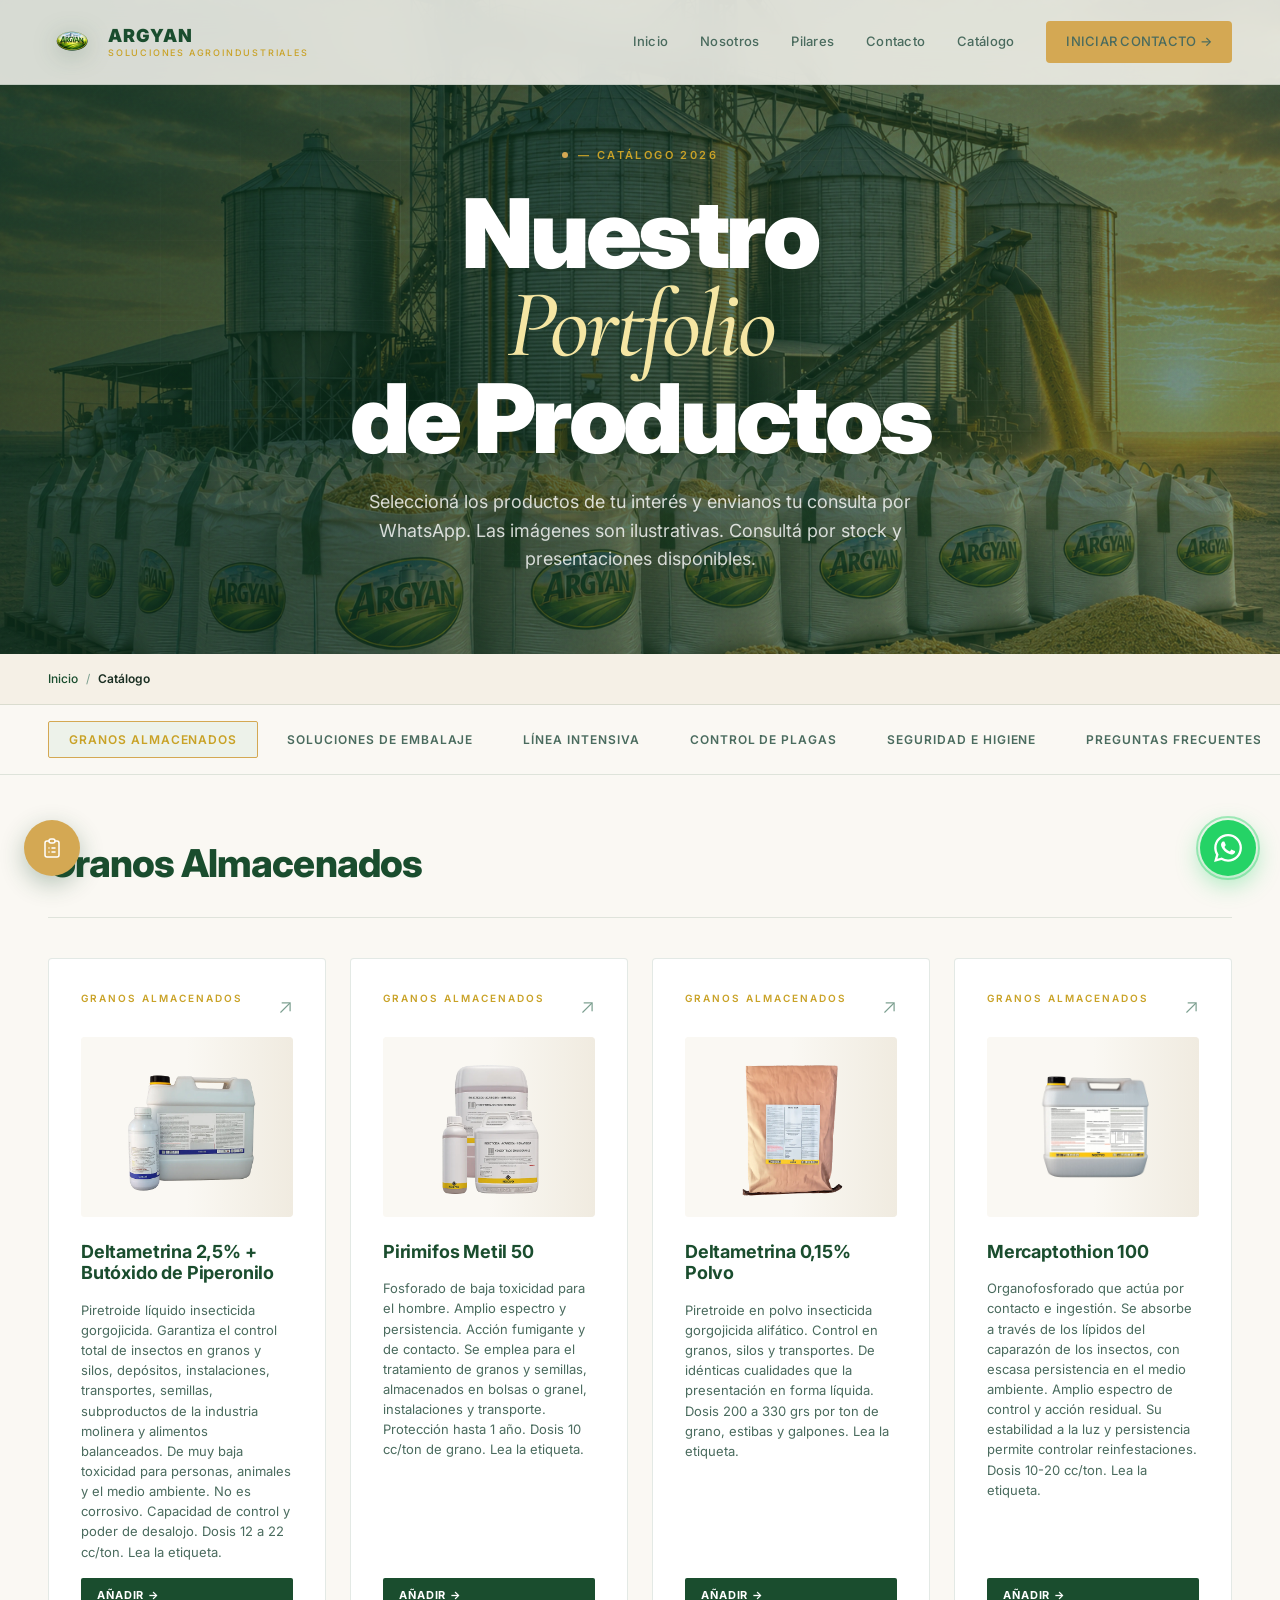
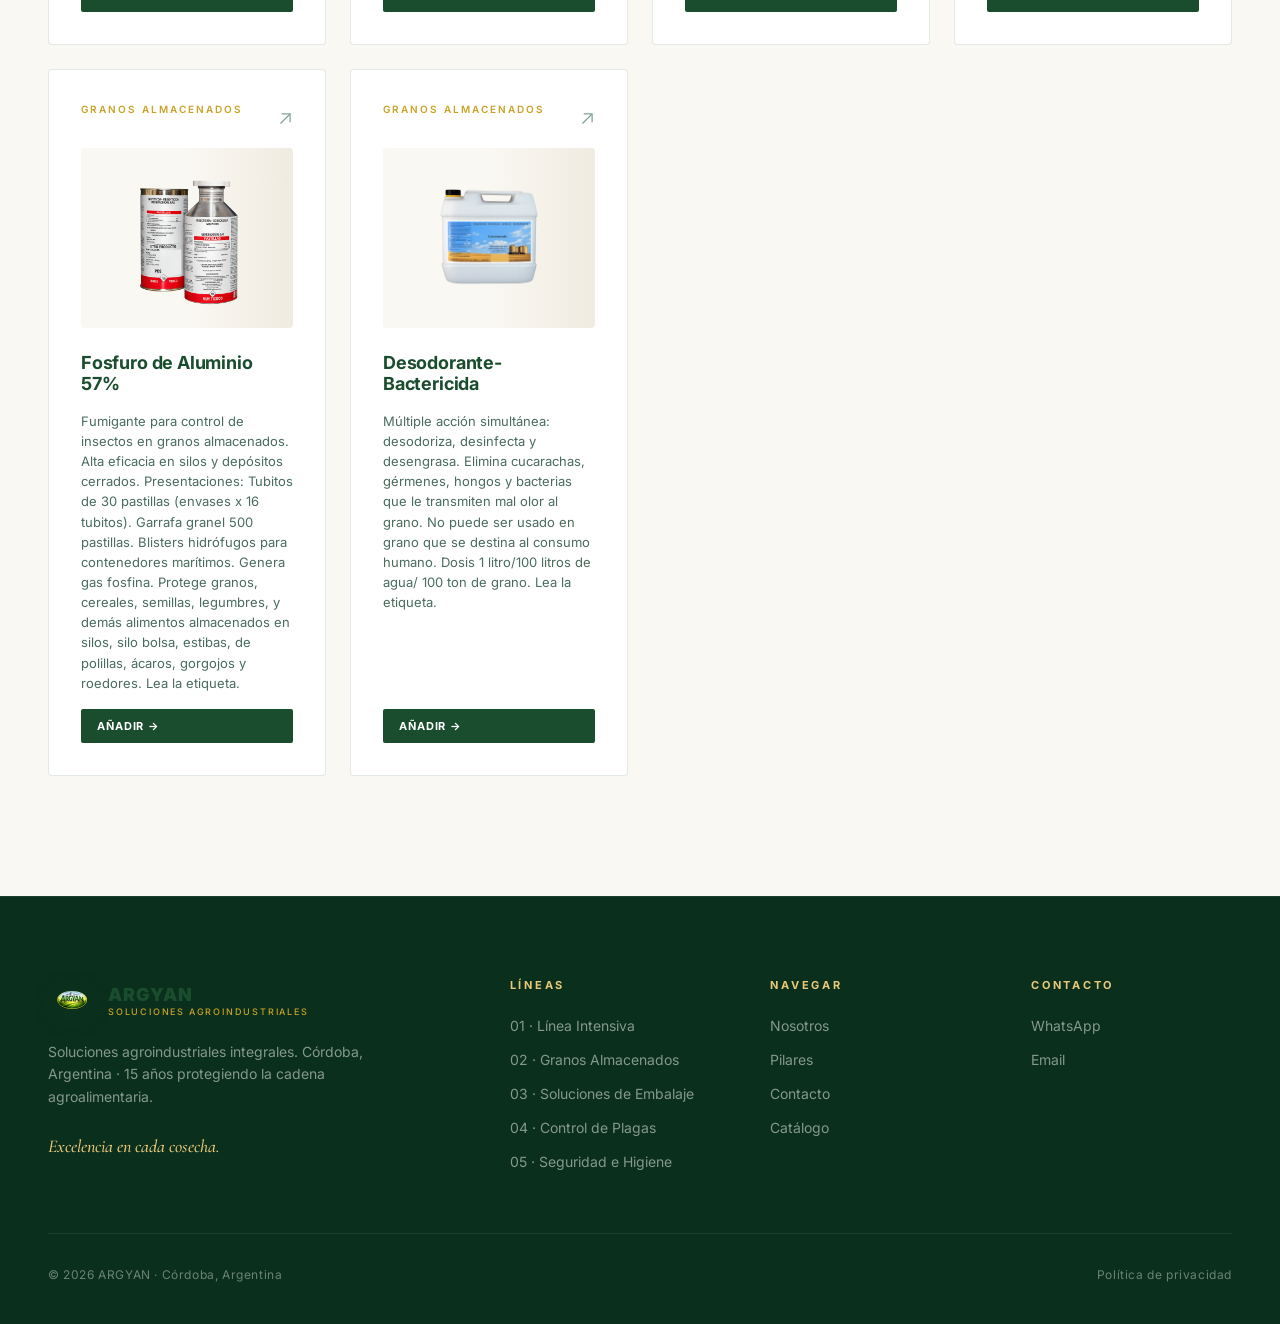
==== commit 1391fd60: "Nueva version web argyan" ====
--- a/catalogo.html
+++ b/catalogo.html
@@ -627,6 +627,7 @@
 <base target="_blank">
 <base target="_blank">
 <base target="_blank">
+<base target="_blank">
 </head>
 <body>
 
@@ -682,36 +683,28 @@
 <!-- ======================== TABS ======================== -->
 <div class="tabs">
   <div class="wrap tabs-inner">
-    <button class="tab active" data-pilar="intensiva">Línea Intensiva</button>
-    <button class="tab" data-pilar="almacenados">Granos Almacenados</button>
+    <button class="tab active" data-pilar="almacenados">Granos Almacenados</button>
     <button class="tab" data-pilar="embalaje">Soluciones de Embalaje</button>
+    <button class="tab" data-pilar="intensiva">Línea Intensiva</button>
     <button class="tab" data-pilar="urbanas">Control de Plagas</button>
     <button class="tab" data-pilar="seguridad">Seguridad e Higiene</button>
     <button class="tab" data-pilar="faq">Preguntas Frecuentes</button>
   </div>
 </div>
+</div>
 
 <!-- ======================== PRODUCTOS ======================== -->
 <section class="productos">
   <div class="wrap">
 
-    <div class="productos-section active" id="section-intensiva">
-      <div class="productos-header reveal">
-        <h2>Línea Intensiva</h2>
-        
-      </div>
-      <div class="productos-grid" id="grid-intensiva"></div>
-    </div>
-
-    <div class="productos-section" id="section-almacenados">
+<div class="productos-section active" id="catalogo-almacenados">
       <div class="productos-header reveal">
         <h2>Granos Almacenados</h2>
         
       </div>
       <div class="productos-grid" id="grid-almacenados"></div>
     </div>
-
-    <div class="productos-section" id="section-embalaje">
+<div class="productos-section" id="catalogo-embalaje">
       <div class="productos-header reveal">
         <h2>Soluciones de Embalaje</h2></div>
       <div class="productos-grid" id="grid-embalaje"></div>
@@ -720,24 +713,28 @@
         <p style="margin-top:16px;">Para recibir una cotización personalizada, indíquenos las medidas deseadas y la cantidad requerida.</p>
       </div>
     </div>
-
-    <div class="productos-section" id="section-urbanas">
+<div class="productos-section" id="catalogo-intensiva">
+      <div class="productos-header reveal">
+        <h2>Línea Intensiva</h2>
+        
+      </div>
+      <div class="productos-grid" id="grid-intensiva"></div>
+    </div>
+<div class="productos-section" id="catalogo-urbanas">
       <div class="productos-header reveal">
         <h2>Control de Plagas</h2>
         
       </div>
       <div class="productos-grid" id="grid-urbanas"></div>
     </div>
-
-    <div class="productos-section" id="section-seguridad">
+<div class="productos-section" id="catalogo-seguridad">
       <div class="productos-header reveal">
         <h2>Seguridad e Higiene</h2>
         
       </div>
       <div class="productos-grid" id="grid-seguridad"></div>
     </div>
-
-    <div class="productos-section" id="section-faq">
+<div class="productos-section" id="faq">
       <div class="productos-header reveal">
         <h2>Preguntas Frecuentes</h2>
         <span>Resolvemos tus dudas</span>
@@ -754,42 +751,6 @@
             <p>No. Este catálogo presenta una selección de los productos más representativos de nuestras líneas de trabajo. Contamos con una amplia variedad de artículos y soluciones adicionales. Si no encuentra lo que necesita, puede realizar su consulta y con gusto lo asesoraremos.</p>
           </div>
         </div>
-
-        <div class="faq-item reveal">
-          <div class="faq-question">
-            <span class="faq-num">02</span>
-            <h3>¿Realizan cotizaciones personalizadas?</h3>
-            <span class="faq-toggle">+</span>
-          </div>
-          <div class="faq-answer">
-            <p>Sí. Muchos de nuestros productos pueden cotizarse según las necesidades específicas de cada cliente, considerando características técnicas, cantidades requeridas y condiciones particulares de uso.</p>
-          </div>
-        </div>
-
-        <div class="faq-item reveal">
-          <div class="faq-question">
-            <span class="faq-num">03</span>
-            <h3>¿El envío tiene costo?</h3>
-            <span class="faq-toggle">+</span>
-          </div>
-          <div class="faq-answer">
-            <p>Dentro de nuestra logística de distribución habitual, el envío es sin cargo. Para entregas fuera de las zonas habituales de reparto, consulte disponibilidad y condiciones.</p>
-          </div>
-        </div>
-
-        <div class="faq-item reveal">
-          <div class="faq-question">
-            <span class="faq-num">04</span>
-            <h3>¿Cómo puedo realizar una consulta?</h3>
-            <span class="faq-toggle">+</span>
-          </div>
-          <div class="faq-answer">
-            <p>Puede comunicarse con nosotros a través de nuestros canales de contacto: WhatsApp, teléfono o email. Nuestro equipo está disponible para asesorarlo y ayudarlo a encontrar la solución que mejor se adapte a sus necesidades. También puede usar el formulario de contacto en nuestra web o agregar productos al carrito de consultas.</p>
-          </div>
-        </div>
-
-      </div>
-    </div>
 
   </div>
 </section>
